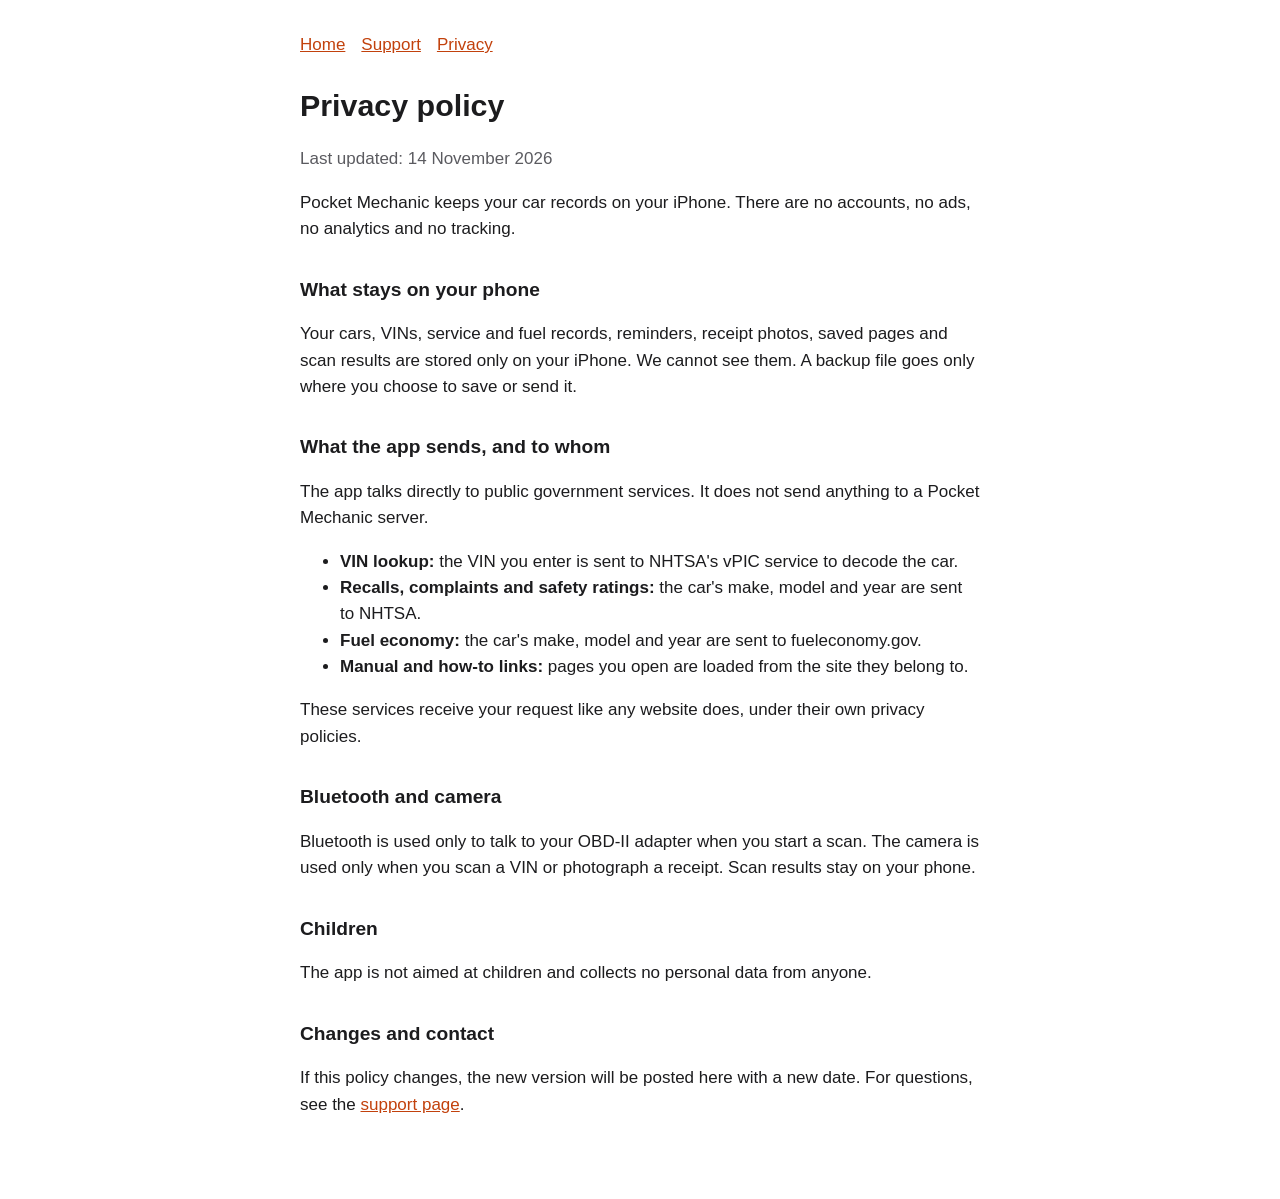
==== privacy.html @ b5ec5842 "Support and privacy pages for Pocket Mechanic" ====
<!doctype html>
<html lang="en">
<head>
<meta charset="utf-8">
<meta name="viewport" content="width=device-width, initial-scale=1">
<title>Pocket Mechanic Privacy</title>
<link rel="stylesheet" href="style.css">
</head>
<body><main>
<nav><a href="./">Home</a><a href="support.html">Support</a><a href="privacy.html">Privacy</a></nav>
<h1>Privacy policy</h1>
<p class="muted">Last updated: 14 November 2026</p>
<p>Pocket Mechanic keeps your car records on your iPhone. There are no accounts, no ads, no analytics and no tracking.</p>

<h2>What stays on your phone</h2>
<p>Your cars, VINs, service and fuel records, reminders, receipt photos, saved pages and scan results are stored only on your iPhone. We cannot see them. A backup file goes only where you choose to save or send it.</p>

<h2>What the app sends, and to whom</h2>
<p>The app talks directly to public government services. It does not send anything to a Pocket Mechanic server.</p>
<ul>
<li><strong>VIN lookup:</strong> the VIN you enter is sent to NHTSA's vPIC service to decode the car.</li>
<li><strong>Recalls, complaints and safety ratings:</strong> the car's make, model and year are sent to NHTSA.</li>
<li><strong>Fuel economy:</strong> the car's make, model and year are sent to fueleconomy.gov.</li>
<li><strong>Manual and how-to links:</strong> pages you open are loaded from the site they belong to.</li>
</ul>
<p>These services receive your request like any website does, under their own privacy policies.</p>

<h2>Bluetooth and camera</h2>
<p>Bluetooth is used only to talk to your OBD-II adapter when you start a scan. The camera is used only when you scan a VIN or photograph a receipt. Scan results stay on your phone.</p>

<h2>Children</h2>
<p>The app is not aimed at children and collects no personal data from anyone.</p>

<h2>Changes and contact</h2>
<p>If this policy changes, the new version will be posted here with a new date. For questions, see the <a href="support.html">support page</a>.</p>
</main></body>
</html>
---- style.css ----
:root { --bg: #ffffff; --fg: #1c1c1e; --muted: #5b5b60; --accent: #c2410c; }
@media (prefers-color-scheme: dark) { :root { --bg: #111113; --fg: #f2f2f7; --muted: #a1a1a8; --accent: #fb923c; } }
body { background: var(--bg); color: var(--fg); font: 17px/1.55 -apple-system, BlinkMacSystemFont, "Segoe UI", sans-serif; margin: 0; }
main { max-width: 680px; margin: 0 auto; padding: 32px 16px 64px; }
h1 { font-size: 1.9rem; margin: 0 0 4px; }
h2 { font-size: 1.2rem; margin-top: 2rem; }
.muted { color: var(--muted); }
a { color: var(--accent); }
nav { margin-bottom: 24px; }
nav a { margin-right: 16px; }
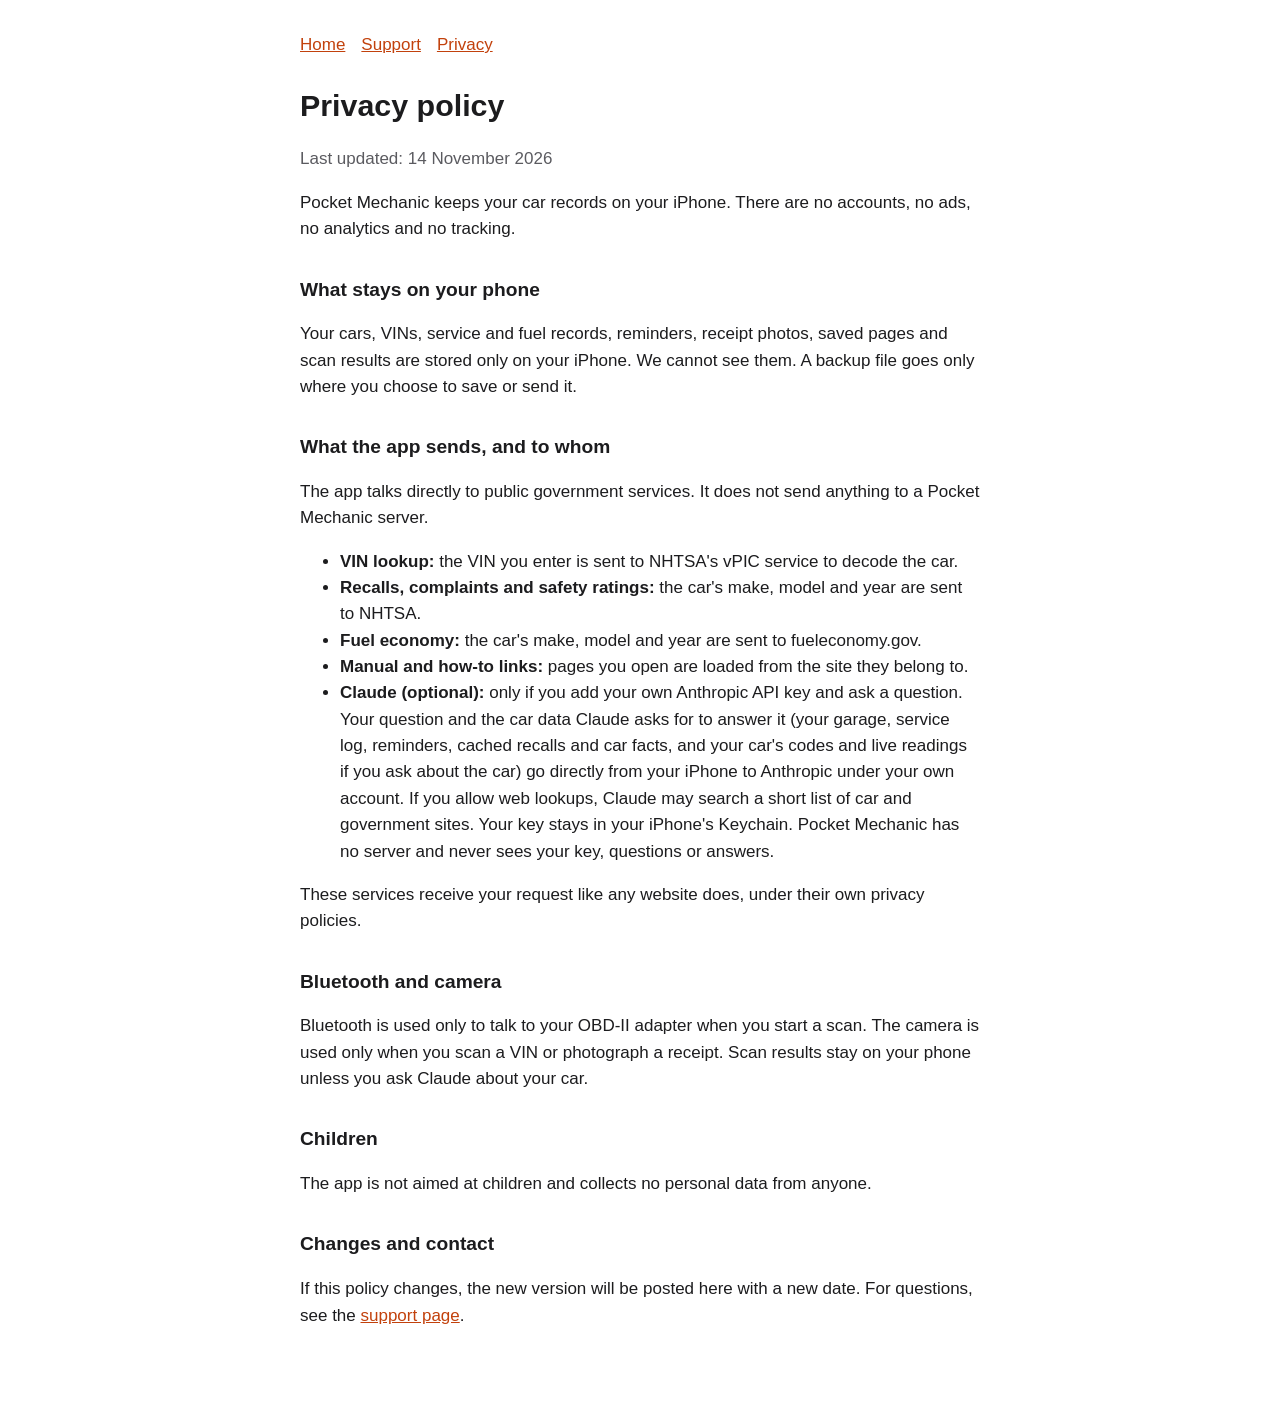
==== commit 664ce07f: "Privacy: optional Claude connection" ====
--- a/privacy.html
+++ b/privacy.html
@@ -22,11 +22,12 @@
 <li><strong>Recalls, complaints and safety ratings:</strong> the car's make, model and year are sent to NHTSA.</li>
 <li><strong>Fuel economy:</strong> the car's make, model and year are sent to fueleconomy.gov.</li>
 <li><strong>Manual and how-to links:</strong> pages you open are loaded from the site they belong to.</li>
+<li><strong>Claude (optional):</strong> only if you add your own Anthropic API key and ask a question. Your question and the car data Claude asks for to answer it (your garage, service log, reminders, cached recalls and car facts, and your car's codes and live readings if you ask about the car) go directly from your iPhone to Anthropic under your own account. If you allow web lookups, Claude may search a short list of car and government sites. Your key stays in your iPhone's Keychain. Pocket Mechanic has no server and never sees your key, questions or answers.</li>
 </ul>
 <p>These services receive your request like any website does, under their own privacy policies.</p>
 
 <h2>Bluetooth and camera</h2>
-<p>Bluetooth is used only to talk to your OBD-II adapter when you start a scan. The camera is used only when you scan a VIN or photograph a receipt. Scan results stay on your phone.</p>
+<p>Bluetooth is used only to talk to your OBD-II adapter when you start a scan. The camera is used only when you scan a VIN or photograph a receipt. Scan results stay on your phone unless you ask Claude about your car.</p>
 
 <h2>Children</h2>
 <p>The app is not aimed at children and collects no personal data from anyone.</p>
